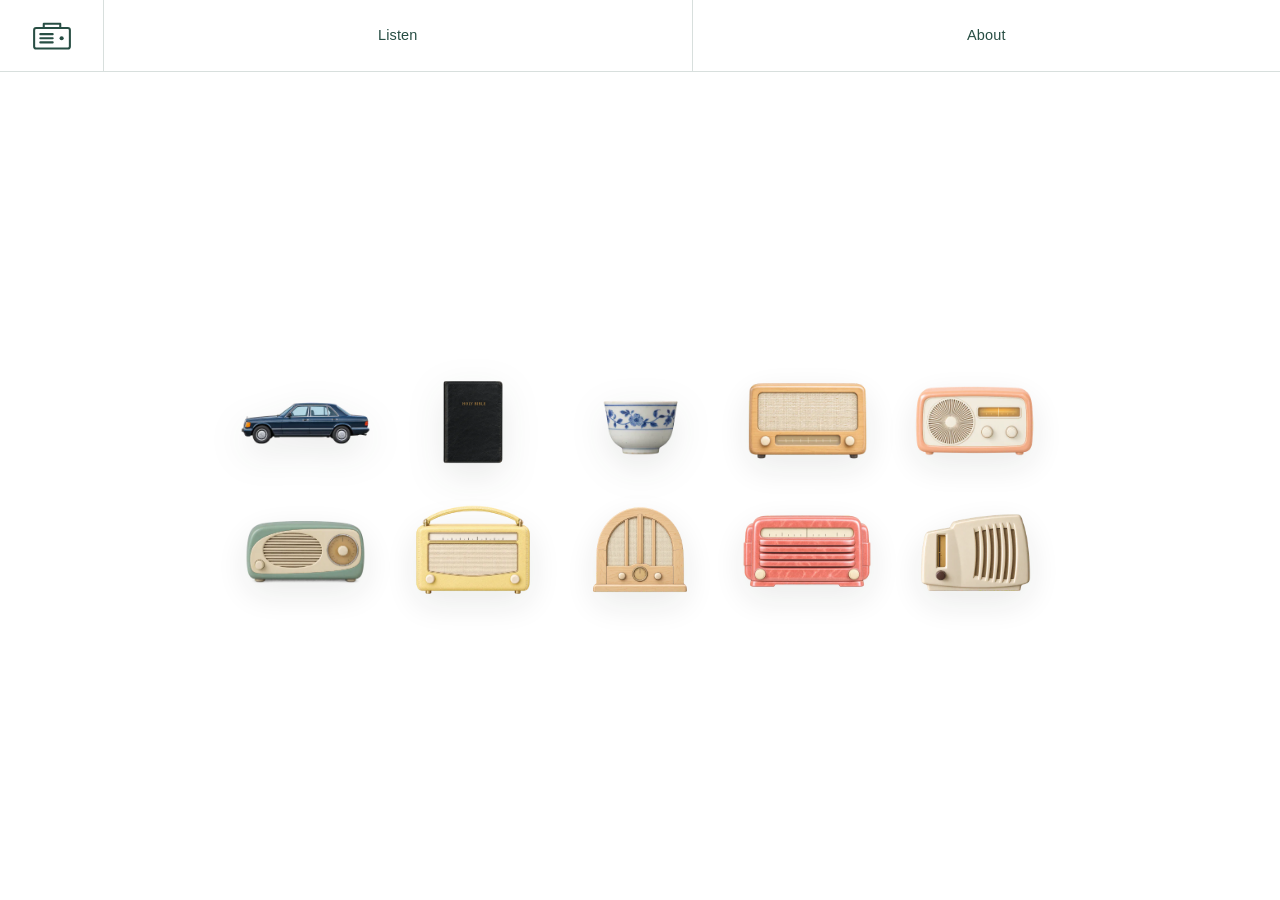
==== index.html @ 6dc1a4d5 "Publish Leanna as the third oral history interview" ====
<!doctype html>
<html lang="en">
<head>
  <meta charset="utf-8">
  <meta name="viewport" content="width=device-width,initial-scale=1">
  <meta name="description" content="Family oral histories, in their own voices.">
  <meta name="robots" content="noindex, nofollow">
  <link rel="icon" type="image/svg+xml" href="assets/radio-logo.svg">
  <title>Home · Southern Voices</title>
  <link rel="stylesheet" href="assets/site.css?v=4f2f83d7a0fd">
  <link rel="stylesheet" href="assets/cabinet.css?v=a7fee177bb84">
  <script src="assets/content.js?v=f06aeb48970c" defer></script>
  <script src="assets/interviews/yufeng-great-uncle/interview.js?v=aacdf5d113ce" defer></script>
  <script src="assets/interviews/leanna-grandparent/interview.js?v=b8d1abe23f21" defer></script>
  <script src="assets/web-artwork.js?v=02502f7b842b" defer></script>
  <script src="assets/landing.js?v=867d0aceba16" defer></script>
</head>
<body class="home-page">
  <header class="site-header">
    <a class="home-logo" href="./" aria-label="Home"><img src="assets/radio-logo.svg" width="30" height="23" alt=""></a>
    <nav class="top-nav" aria-label="Main navigation">
      <a href="listen.html" data-nav="listen">Listen</a>
      <a href="listen.html?view=about" data-nav="about">About</a>
    </nav>
  </header>
  <main class="radio-wall" id="radios" aria-label="Interviews"></main>
</body>
</html>
---- assets/site.css ----
* {
  box-sizing: border-box;
}

[hidden] {
  display: none !important;
}

:root {
  --header-height: 72px;
  --nav-color: #ffffff;
  --nav-hover: #f6faf5;
  --nav-current: #eef5ec;
  --nav-line: #284e44;
  --nav-border: rgba(40, 78, 68, 0.18);
  --paper: #ffffff;
  --ink: #1e2220;
  --muted: #686d66;
  --blue: #254d47;
  --sky: #eef5ec;
  --sun: #f8e7ab;
  --line: #e4ebe0;
  --coral: #d78468;
}

html {
  background: #ffffff;
  -webkit-font-smoothing: antialiased;
  -moz-osx-font-smoothing: grayscale;
}

body {
  margin: 0;
  background: var(--paper);
  color: var(--ink);
  font: 14px/1.7 -apple-system, BlinkMacSystemFont, "Segoe UI", Arial, "PingFang SC", "Microsoft YaHei", sans-serif;
}

button,
input {
  font: inherit;
}

button,
a {
  -webkit-tap-highlight-color: transparent;
}

button {
  color: inherit;
}

button:disabled {
  cursor: default;
  opacity: 0.42;
}

a {
  color: inherit;
}

button:focus-visible,
a:focus-visible,
input:focus-visible,
[tabindex]:focus-visible {
  outline: 2px solid var(--blue);
  outline-offset: 4px;
}

.site-header {
  height: var(--header-height);
  position: relative;
  z-index: 20;
  display: flex;
  align-items: stretch;
  width: 100%;
  background: #ffffff;
  border-bottom: 1px solid var(--nav-border);
}

.home-logo {
  display: flex;
  align-items: center;
  justify-content: center;
  flex: 0 0 104px;
  background: #ffffff;
  border-right: 1px solid var(--nav-border);
  transition: background 0.18s ease, opacity 0.18s ease;
}

.home-logo:hover {
  background: var(--nav-hover);
}

.home-logo img {
  display: block;
  width: 44px;
  height: 33px;
  object-fit: contain;
}

.top-nav {
  flex: 1;
  min-width: 0;
  display: flex;
}

.top-nav a {
  flex: 1;
  display: flex;
  align-items: center;
  justify-content: center;
  padding: 8px 16px;
  background: var(--nav-color);
  color: var(--nav-line);
  text-decoration: none;
  text-underline-offset: 7px;
  text-decoration-thickness: 1.2px;
  text-align: center;
  font-size: 14.5px;
  font-weight: 500;
  letter-spacing: 0.15px;
  transition: background 0.18s ease, color 0.18s ease;
}

.top-nav a + a {
  border-left: 1px solid var(--nav-border);
}

.top-nav a:hover {
  background: var(--nav-hover);
  text-decoration: underline;
}

.top-nav a[aria-current] {
  background: var(--nav-current);
  font-weight: 600;
  text-decoration: underline;
}

.home-logo:focus-visible,
.top-nav a:focus-visible {
  outline-offset: -4px;
}

@media (max-width: 700px) {
  :root {
    --header-height: 62px;
  }

  .home-logo {
    flex-basis: 78px;
  }

  .home-logo img {
    width: 38px;
    height: 28px;
  }

  .top-nav a {
    font-size: 14px;
  }
}
---- assets/cabinet.css ----
.home-page {
  min-height: 100svh;
  display: flex;
  flex-direction: column;
  background: #ffffff;
}

.home-page .site-header {
  flex-shrink: 0;
}

.radio-wall {
  flex: 1;
  display: flex;
  flex-direction: column;
  align-items: center;
  justify-content: center;
  min-width: 0;
  padding: 64px 24px;
  background: #ffffff;
}

/* One compact collection leaves continuous white space around the objects. */
.radio-collection {
  display: grid;
  grid-template-columns: repeat(5, minmax(0, 1fr));
  align-items: center;
  width: min(800px, 78vw);
  column-gap: clamp(22px, 2.8vw, 38px);
  row-gap: 32px;
}

.wall-radio {
  position: relative;
  display: flex;
  align-items: center;
  justify-content: center;
  min-width: 0;
  aspect-ratio: 4 / 3;
  color: var(--blue);
  text-decoration: none;
  outline-offset: 6px;
  border-radius: 8px;
  transition: transform 0.24s cubic-bezier(0.22, 0.8, 0.28, 1), opacity 0.24s ease;
}

.wall-radio img {
  display: block;
  width: 100%;
  height: 100%;
  object-fit: contain;
  filter: drop-shadow(0 12px 18px rgba(32, 35, 34, 0.1));
  transition: filter 0.24s ease, transform 0.24s cubic-bezier(0.22, 0.8, 0.28, 1);
}

.wall-radio[data-radio="canada"] img { width: 84%; }
.wall-radio[data-radio="france"] img { width: 86%; }
.wall-radio[data-radio="japan"] img { width: 55%; }

.wall-radio--unassigned {
  opacity: 0.88;
}

.wall-radio--available {
  cursor: pointer;
}

.wall-radio--available:hover,
.wall-radio--available:focus-visible {
  z-index: 2;
  transform: translateY(-4px);
}

.wall-radio--available:hover img,
.wall-radio--available:focus-visible img {
  transform: scale(1.045);
  filter: drop-shadow(0 18px 26px rgba(32, 35, 34, 0.16));
}

.wall-radio-name {
  position: absolute;
  top: calc(100% + 8px);
  left: 50%;
  width: max-content;
  max-width: min(240px, 70vw);
  padding: 4px 10px;
  color: #1f3935;
  font-size: 11px;
  font-weight: 500;
  letter-spacing: 0.1px;
  line-height: 1.4;
  text-align: center;
  background: rgba(255, 255, 255, 0.96);
  border: 1px solid var(--line);
  border-radius: 999px;
  box-shadow: 0 4px 12px rgba(32, 35, 34, 0.08);
  opacity: 0;
  transform: translateX(-50%) translateY(-3px);
  transition: opacity 0.18s ease, transform 0.18s ease;
  pointer-events: none;
}

.wall-radio--available:hover .wall-radio-name,
.wall-radio--available:focus-visible .wall-radio-name {
  opacity: 1;
  transform: translateX(-50%) translateY(0);
}

@media (min-width: 601px) {
  .wall-radio:nth-child(5n + 1) .wall-radio-name {
    left: 0;
    transform: translateY(-3px);
  }
  .wall-radio:nth-child(5n + 1):hover .wall-radio-name,
  .wall-radio:nth-child(5n + 1):focus-visible .wall-radio-name {
    transform: translateY(0);
  }
  .wall-radio:nth-child(5n) .wall-radio-name {
    left: auto;
    right: 0;
    transform: translateY(-3px);
  }
  .wall-radio:nth-child(5n):hover .wall-radio-name,
  .wall-radio:nth-child(5n):focus-visible .wall-radio-name {
    transform: translateY(0);
  }
}

@media (max-width: 600px) {
  .radio-wall {
    padding: 56px 24px;
  }

  .radio-collection {
    width: min(330px, 84vw);
    grid-template-columns: repeat(3, minmax(0, 1fr));
    column-gap: 20px;
    row-gap: 28px;
  }

  /* Keep the last incomplete row centered as real interviews are added. */
  .wall-radio:last-child:nth-child(3n + 1) {
    grid-column: 2;
  }

  .wall-radio-name {
    font-size: 10px;
  }

  .wall-radio:nth-child(3n) .wall-radio-name {
    left: auto;
    right: 0;
    transform: none;
  }

  .wall-radio:nth-child(3n + 1):not(:last-child) .wall-radio-name {
    left: 0;
    transform: none;
  }
}

@media (min-width: 601px) and (max-height: 540px) {
  .radio-wall {
    padding-block: 40px;
  }

  .radio-collection {
    width: min(680px, 76vw);
    row-gap: 20px;
  }
}

@media (prefers-reduced-motion: reduce) {
  .wall-radio,
  .wall-radio img,
  .wall-radio-name {
    transition: none;
  }
}
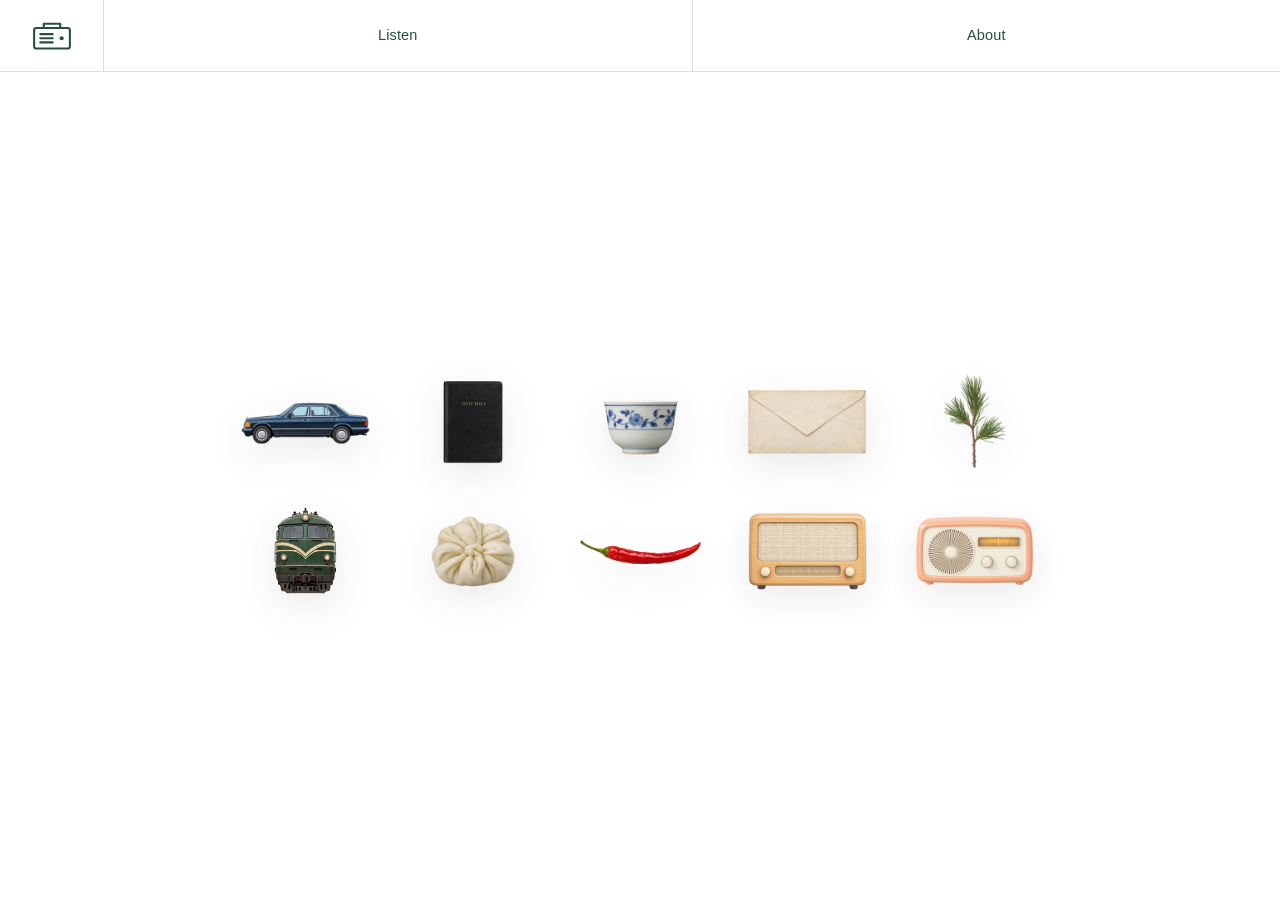
==== commit 4696f34a: "Publish five Yuhan Li family interviews" ====
--- a/index.html
+++ b/index.html
@@ -12,7 +12,12 @@
   <script src="assets/content.js?v=f06aeb48970c" defer></script>
   <script src="assets/interviews/yufeng-great-uncle/interview.js?v=aacdf5d113ce" defer></script>
   <script src="assets/interviews/leanna-grandparent/interview.js?v=b8d1abe23f21" defer></script>
-  <script src="assets/web-artwork.js?v=02502f7b842b" defer></script>
+  <script src="assets/interviews/yuhan-grandmother/interview.js?v=a2b685f63117" defer></script>
+  <script src="assets/interviews/yuhan-aunt-mandarin/interview.js?v=579fe3e6ba23" defer></script>
+  <script src="assets/interviews/yuhan-uncle/interview.js?v=771174d96043" defer></script>
+  <script src="assets/interviews/yuhan-younger-aunt/interview.js?v=a37359d562d2" defer></script>
+  <script src="assets/interviews/yuhan-aunt-yunnan/interview.js?v=2d50e676a156" defer></script>
+  <script src="assets/web-artwork.js?v=e989e2d83e26" defer></script>
   <script src="assets/landing.js?v=867d0aceba16" defer></script>
 </head>
 <body class="home-page">
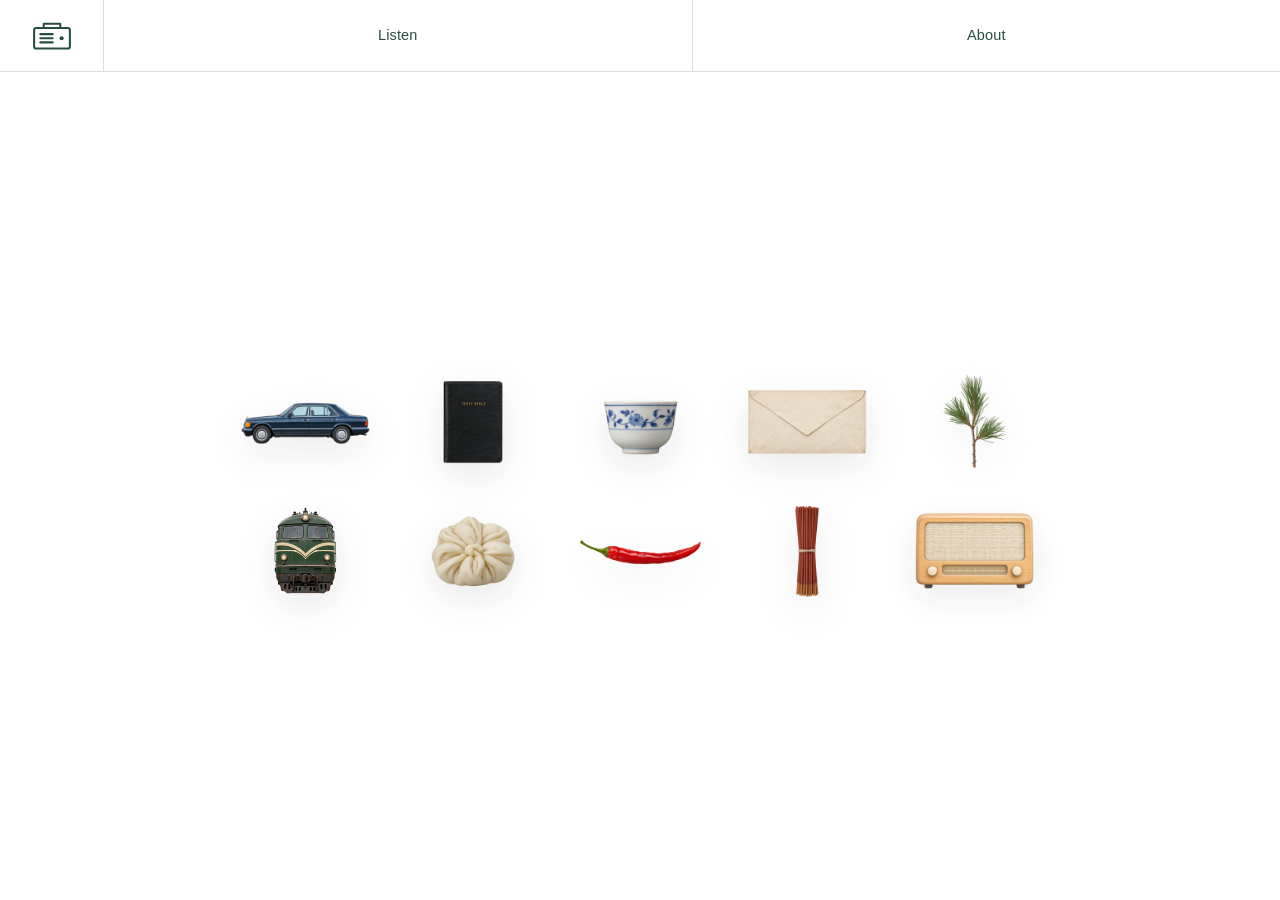
==== commit 40b72c5e: "Publish YHSAM father's oral history interview" ====
--- a/index.html
+++ b/index.html
@@ -17,7 +17,8 @@
   <script src="assets/interviews/yuhan-uncle/interview.js?v=771174d96043" defer></script>
   <script src="assets/interviews/yuhan-younger-aunt/interview.js?v=a37359d562d2" defer></script>
   <script src="assets/interviews/yuhan-aunt-yunnan/interview.js?v=2d50e676a156" defer></script>
-  <script src="assets/web-artwork.js?v=e989e2d83e26" defer></script>
+  <script src="assets/interviews/yhsam-father/interview.js?v=2769069615f3" defer></script>
+  <script src="assets/web-artwork.js?v=2b75e78d5f6b" defer></script>
   <script src="assets/landing.js?v=867d0aceba16" defer></script>
 </head>
 <body class="home-page">
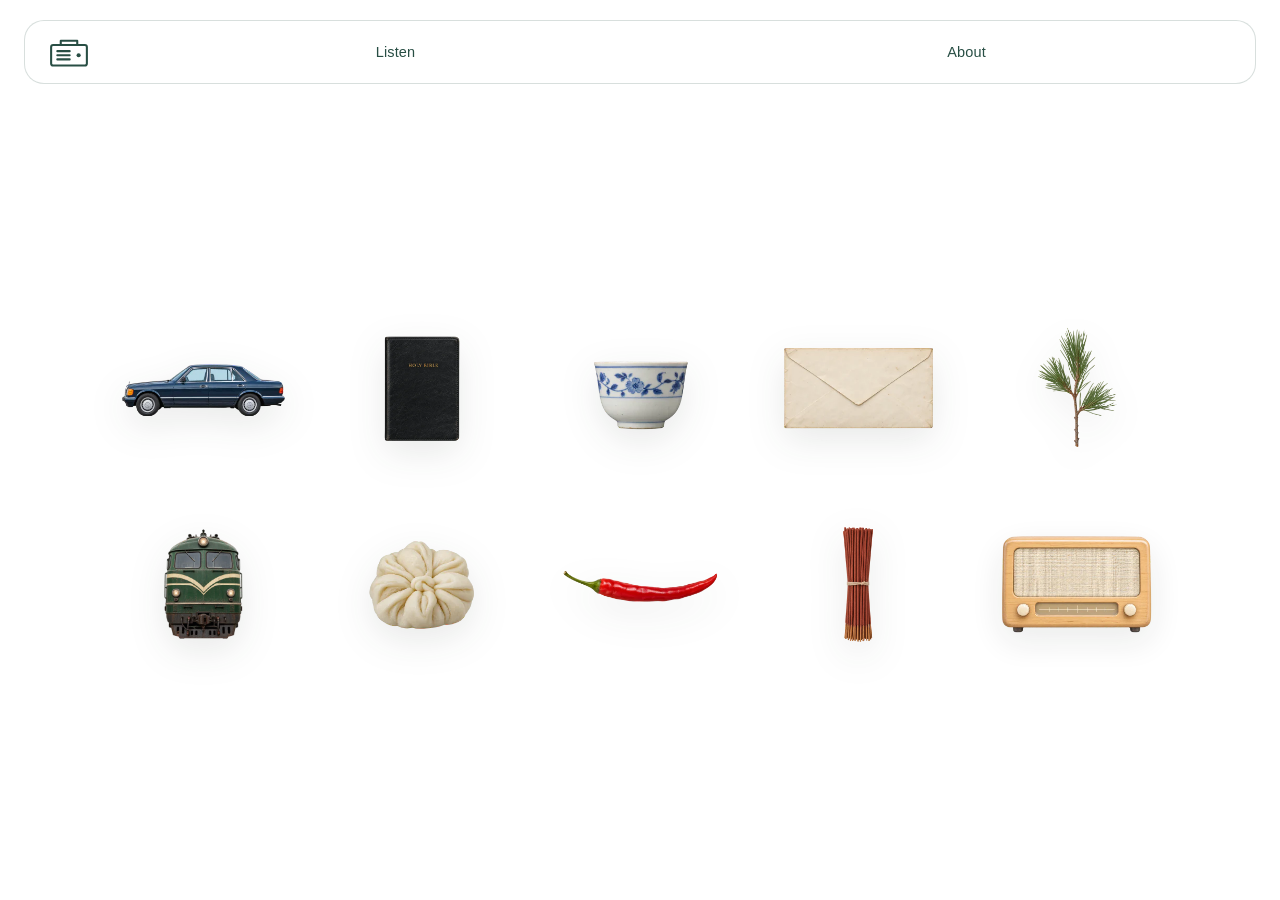
==== commit db415a84: "Publish rounded navigation and responsive layout refinement" ====
--- a/index.html
+++ b/index.html
@@ -7,8 +7,8 @@
   <meta name="robots" content="noindex, nofollow">
   <link rel="icon" type="image/svg+xml" href="assets/radio-logo.svg">
   <title>Home · Southern Voices</title>
-  <link rel="stylesheet" href="assets/site.css?v=4f2f83d7a0fd">
-  <link rel="stylesheet" href="assets/cabinet.css?v=a7fee177bb84">
+  <link rel="stylesheet" href="assets/site.css?v=2ab0caad791e">
+  <link rel="stylesheet" href="assets/cabinet.css?v=e81ff74b0a72">
   <script src="assets/content.js?v=f06aeb48970c" defer></script>
   <script src="assets/interviews/yufeng-great-uncle/interview.js?v=aacdf5d113ce" defer></script>
   <script src="assets/interviews/leanna-grandparent/interview.js?v=b8d1abe23f21" defer></script>
@@ -17,7 +17,7 @@
   <script src="assets/interviews/yuhan-uncle/interview.js?v=771174d96043" defer></script>
   <script src="assets/interviews/yuhan-younger-aunt/interview.js?v=a37359d562d2" defer></script>
   <script src="assets/interviews/yuhan-aunt-yunnan/interview.js?v=2d50e676a156" defer></script>
-  <script src="assets/interviews/yhsam-father/interview.js?v=2769069615f3" defer></script>
+  <script src="assets/interviews/yhsam-father/interview.js?v=69e2f4a92301" defer></script>
   <script src="assets/web-artwork.js?v=2b75e78d5f6b" defer></script>
   <script src="assets/landing.js?v=867d0aceba16" defer></script>
 </head>
--- a/assets/site.css
+++ b/assets/site.css
@@ -7,7 +7,11 @@
 }
 
 :root {
-  --header-height: 72px;
+  --header-height: 64px;
+  --page-gutter: 24px;
+  --header-space: 40px;
+  --radius-control: 12px;
+  --radius-panel: 24px;
   --nav-color: #ffffff;
   --nav-hover: #f6faf5;
   --nav-current: #eef5ec;
@@ -73,18 +77,23 @@
   z-index: 20;
   display: flex;
   align-items: stretch;
-  width: 100%;
+  width: calc(100% - var(--page-gutter) * 2);
+  max-width: 1280px;
+  margin: 20px auto;
+  padding: 6px;
+  gap: 6px;
   background: #ffffff;
-  border-bottom: 1px solid var(--nav-border);
+  border: 1px solid var(--nav-border);
+  border-radius: 20px;
 }
 
 .home-logo {
   display: flex;
   align-items: center;
   justify-content: center;
-  flex: 0 0 104px;
+  flex: 0 0 76px;
   background: #ffffff;
-  border-right: 1px solid var(--nav-border);
+  border-radius: var(--radius-control);
   transition: background 0.18s ease, opacity 0.18s ease;
 }
 
@@ -103,10 +112,12 @@
   flex: 1;
   min-width: 0;
   display: flex;
+  gap: 6px;
 }
 
 .top-nav a {
   flex: 1;
+  border-radius: var(--radius-control);
   display: flex;
   align-items: center;
   justify-content: center;
@@ -121,10 +132,6 @@
   font-weight: 500;
   letter-spacing: 0.15px;
   transition: background 0.18s ease, color 0.18s ease;
-}
-
-.top-nav a + a {
-  border-left: 1px solid var(--nav-border);
 }
 
 .top-nav a:hover {
@@ -145,11 +152,19 @@
 
 @media (max-width: 700px) {
   :root {
-    --header-height: 62px;
+    --header-height: 60px;
+    --page-gutter: 16px;
+    --header-space: 24px;
+    --radius-panel: 20px;
+  }
+
+  .site-header {
+    margin-block: 12px;
+    border-radius: 18px;
   }
 
   .home-logo {
-    flex-basis: 78px;
+    flex-basis: 56px;
   }
 
   .home-logo img {
--- a/assets/cabinet.css
+++ b/assets/cabinet.css
@@ -16,18 +16,18 @@
   align-items: center;
   justify-content: center;
   min-width: 0;
-  padding: 64px 24px;
+  padding: 56px 48px 88px;
   background: #ffffff;
 }
 
-/* One compact collection leaves continuous white space around the objects. */
+/* Give each object an even footprint while retaining the open white canvas. */
 .radio-collection {
   display: grid;
   grid-template-columns: repeat(5, minmax(0, 1fr));
   align-items: center;
-  width: min(800px, 78vw);
-  column-gap: clamp(22px, 2.8vw, 38px);
-  row-gap: 32px;
+  width: min(1040px, 100%);
+  column-gap: clamp(24px, 4vw, 64px);
+  row-gap: clamp(48px, 6vw, 72px);
 }
 
 .wall-radio {
@@ -40,7 +40,7 @@
   color: var(--blue);
   text-decoration: none;
   outline-offset: 6px;
-  border-radius: 8px;
+  border-radius: var(--radius-panel);
   transition: transform 0.24s cubic-bezier(0.22, 0.8, 0.28, 1), opacity 0.24s ease;
 }
 
@@ -92,7 +92,7 @@
   text-align: center;
   background: rgba(255, 255, 255, 0.96);
   border: 1px solid var(--line);
-  border-radius: 999px;
+  border-radius: var(--radius-control);
   box-shadow: 0 4px 12px rgba(32, 35, 34, 0.08);
   opacity: 0;
   transform: translateX(-50%) translateY(-3px);
@@ -106,7 +106,7 @@
   transform: translateX(-50%) translateY(0);
 }
 
-@media (min-width: 601px) {
+@media (min-width: 761px) {
   .wall-radio:nth-child(5n + 1) .wall-radio-name {
     left: 0;
     transform: translateY(-3px);
@@ -126,16 +126,16 @@
   }
 }
 
-@media (max-width: 600px) {
+@media (max-width: 760px) {
   .radio-wall {
-    padding: 56px 24px;
+    padding: 48px 28px 72px;
   }
 
   .radio-collection {
-    width: min(330px, 84vw);
+    width: min(520px, 100%);
     grid-template-columns: repeat(3, minmax(0, 1fr));
-    column-gap: 20px;
-    row-gap: 28px;
+    column-gap: clamp(20px, 5vw, 36px);
+    row-gap: 44px;
   }
 
   /* Keep the last incomplete row centered as real interviews are added. */
@@ -159,7 +159,7 @@
   }
 }
 
-@media (min-width: 601px) and (max-height: 540px) {
+@media (min-width: 761px) and (max-height: 540px) {
   .radio-wall {
     padding-block: 40px;
   }
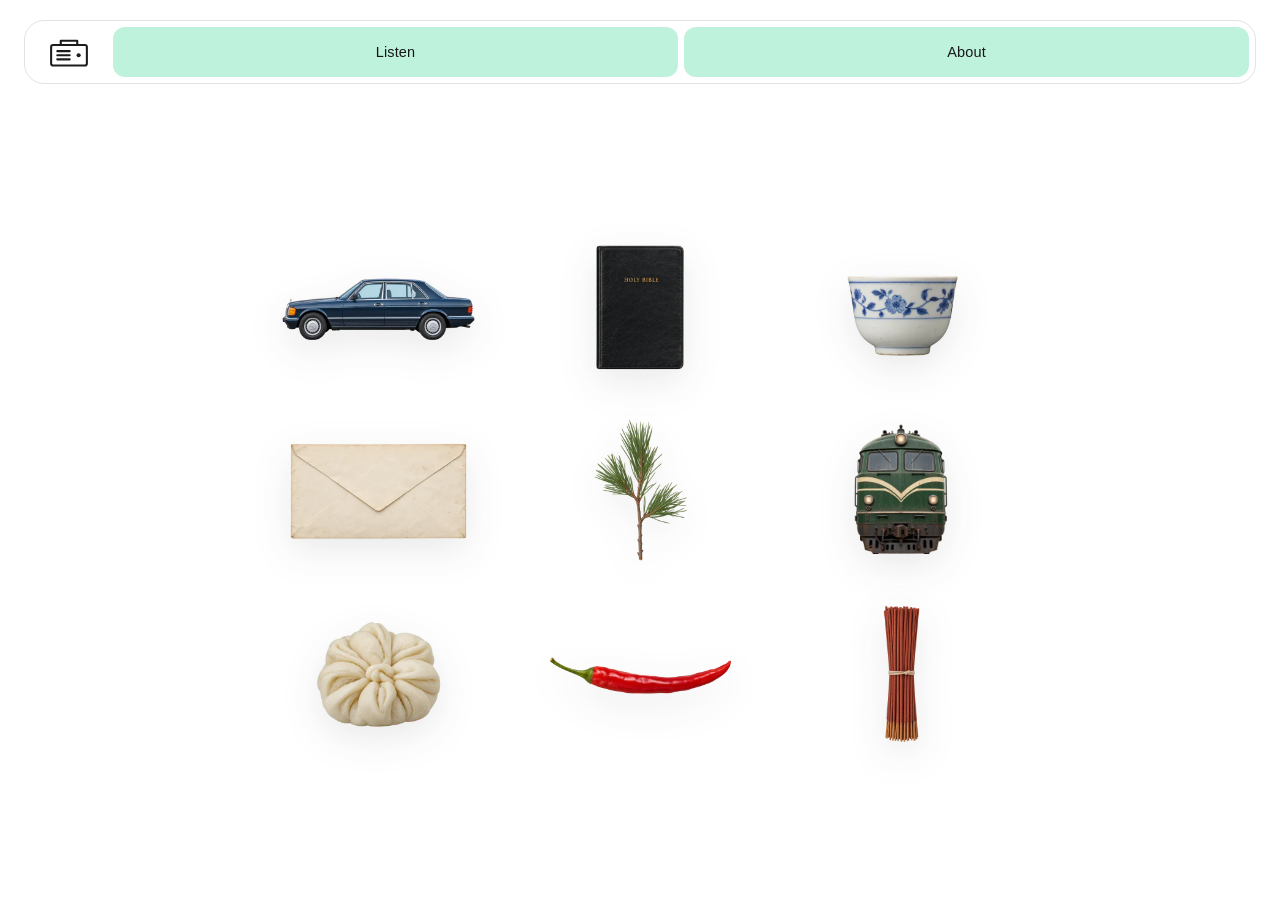
==== commit 6e73368b: "Publish nine-object homepage and Template1 palette" ====
--- a/index.html
+++ b/index.html
@@ -7,8 +7,8 @@
   <meta name="robots" content="noindex, nofollow">
   <link rel="icon" type="image/svg+xml" href="assets/radio-logo.svg">
   <title>Home · Southern Voices</title>
-  <link rel="stylesheet" href="assets/site.css?v=2ab0caad791e">
-  <link rel="stylesheet" href="assets/cabinet.css?v=e81ff74b0a72">
+  <link rel="stylesheet" href="assets/site.css?v=bd8dfa7c141c">
+  <link rel="stylesheet" href="assets/cabinet.css?v=ecaee921ad5b">
   <script src="assets/content.js?v=f06aeb48970c" defer></script>
   <script src="assets/interviews/yufeng-great-uncle/interview.js?v=aacdf5d113ce" defer></script>
   <script src="assets/interviews/leanna-grandparent/interview.js?v=b8d1abe23f21" defer></script>
@@ -19,7 +19,7 @@
   <script src="assets/interviews/yuhan-aunt-yunnan/interview.js?v=2d50e676a156" defer></script>
   <script src="assets/interviews/yhsam-father/interview.js?v=69e2f4a92301" defer></script>
   <script src="assets/web-artwork.js?v=2b75e78d5f6b" defer></script>
-  <script src="assets/landing.js?v=867d0aceba16" defer></script>
+  <script src="assets/landing.js?v=4d89f1f8b89b" defer></script>
 </head>
 <body class="home-page">
   <header class="site-header">
--- a/assets/site.css
+++ b/assets/site.css
@@ -12,18 +12,21 @@
   --header-space: 40px;
   --radius-control: 12px;
   --radius-panel: 24px;
-  --nav-color: #ffffff;
-  --nav-hover: #f6faf5;
-  --nav-current: #eef5ec;
-  --nav-line: #284e44;
-  --nav-border: rgba(40, 78, 68, 0.18);
+  --nav-color: #bff2dd;
+  --nav-hover: #a9ecd3;
+  --nav-current: #f9c6e4;
+  --nav-current-hover: #f6b1d9;
+  --nav-line: #17171a;
+  --nav-border: #e3e3e6;
   --paper: #ffffff;
-  --ink: #1e2220;
-  --muted: #686d66;
-  --blue: #254d47;
-  --sky: #eef5ec;
+  --ink: #1c1c1e;
+  --ink-soft: #3d3d40;
+  --muted: #6a6a6e;
+  --blue: #4a4a4e;
+  --pink: #f2a9d4;
+  --sky: #bff2dd;
   --sun: #f8e7ab;
-  --line: #e4ebe0;
+  --line: #e3e3e6;
   --coral: #d78468;
 }
 
@@ -145,6 +148,10 @@
   text-decoration: underline;
 }
 
+.top-nav a[aria-current]:hover {
+  background: var(--nav-current-hover);
+}
+
 .home-logo:focus-visible,
 .top-nav a:focus-visible {
   outline-offset: -4px;
--- a/assets/cabinet.css
+++ b/assets/cabinet.css
@@ -16,18 +16,18 @@
   align-items: center;
   justify-content: center;
   min-width: 0;
-  padding: 56px 48px 88px;
+  padding: 32px 48px 56px;
   background: #ffffff;
 }
 
 /* Give each object an even footprint while retaining the open white canvas. */
 .radio-collection {
   display: grid;
-  grid-template-columns: repeat(5, minmax(0, 1fr));
+  grid-template-columns: repeat(3, minmax(0, 1fr));
   align-items: center;
-  width: min(1040px, 100%);
-  column-gap: clamp(24px, 4vw, 64px);
-  row-gap: clamp(48px, 6vw, 72px);
+  width: min(720px, 100%);
+  column-gap: clamp(24px, 5vw, 64px);
+  row-gap: clamp(24px, 3vw, 36px);
 }
 
 .wall-radio {
@@ -57,10 +57,6 @@
 .wall-radio[data-radio="france"] img { width: 86%; }
 .wall-radio[data-radio="japan"] img { width: 55%; }
 
-.wall-radio--unassigned {
-  opacity: 0.88;
-}
-
 .wall-radio--available {
   cursor: pointer;
 }
@@ -84,7 +80,7 @@
   width: max-content;
   max-width: min(240px, 70vw);
   padding: 4px 10px;
-  color: #1f3935;
+  color: var(--ink);
   font-size: 11px;
   font-weight: 500;
   letter-spacing: 0.1px;
@@ -107,21 +103,21 @@
 }
 
 @media (min-width: 761px) {
-  .wall-radio:nth-child(5n + 1) .wall-radio-name {
+  .wall-radio:nth-child(3n + 1) .wall-radio-name {
     left: 0;
     transform: translateY(-3px);
   }
-  .wall-radio:nth-child(5n + 1):hover .wall-radio-name,
-  .wall-radio:nth-child(5n + 1):focus-visible .wall-radio-name {
+  .wall-radio:nth-child(3n + 1):hover .wall-radio-name,
+  .wall-radio:nth-child(3n + 1):focus-visible .wall-radio-name {
     transform: translateY(0);
   }
-  .wall-radio:nth-child(5n) .wall-radio-name {
+  .wall-radio:nth-child(3n) .wall-radio-name {
     left: auto;
     right: 0;
     transform: translateY(-3px);
   }
-  .wall-radio:nth-child(5n):hover .wall-radio-name,
-  .wall-radio:nth-child(5n):focus-visible .wall-radio-name {
+  .wall-radio:nth-child(3n):hover .wall-radio-name,
+  .wall-radio:nth-child(3n):focus-visible .wall-radio-name {
     transform: translateY(0);
   }
 }
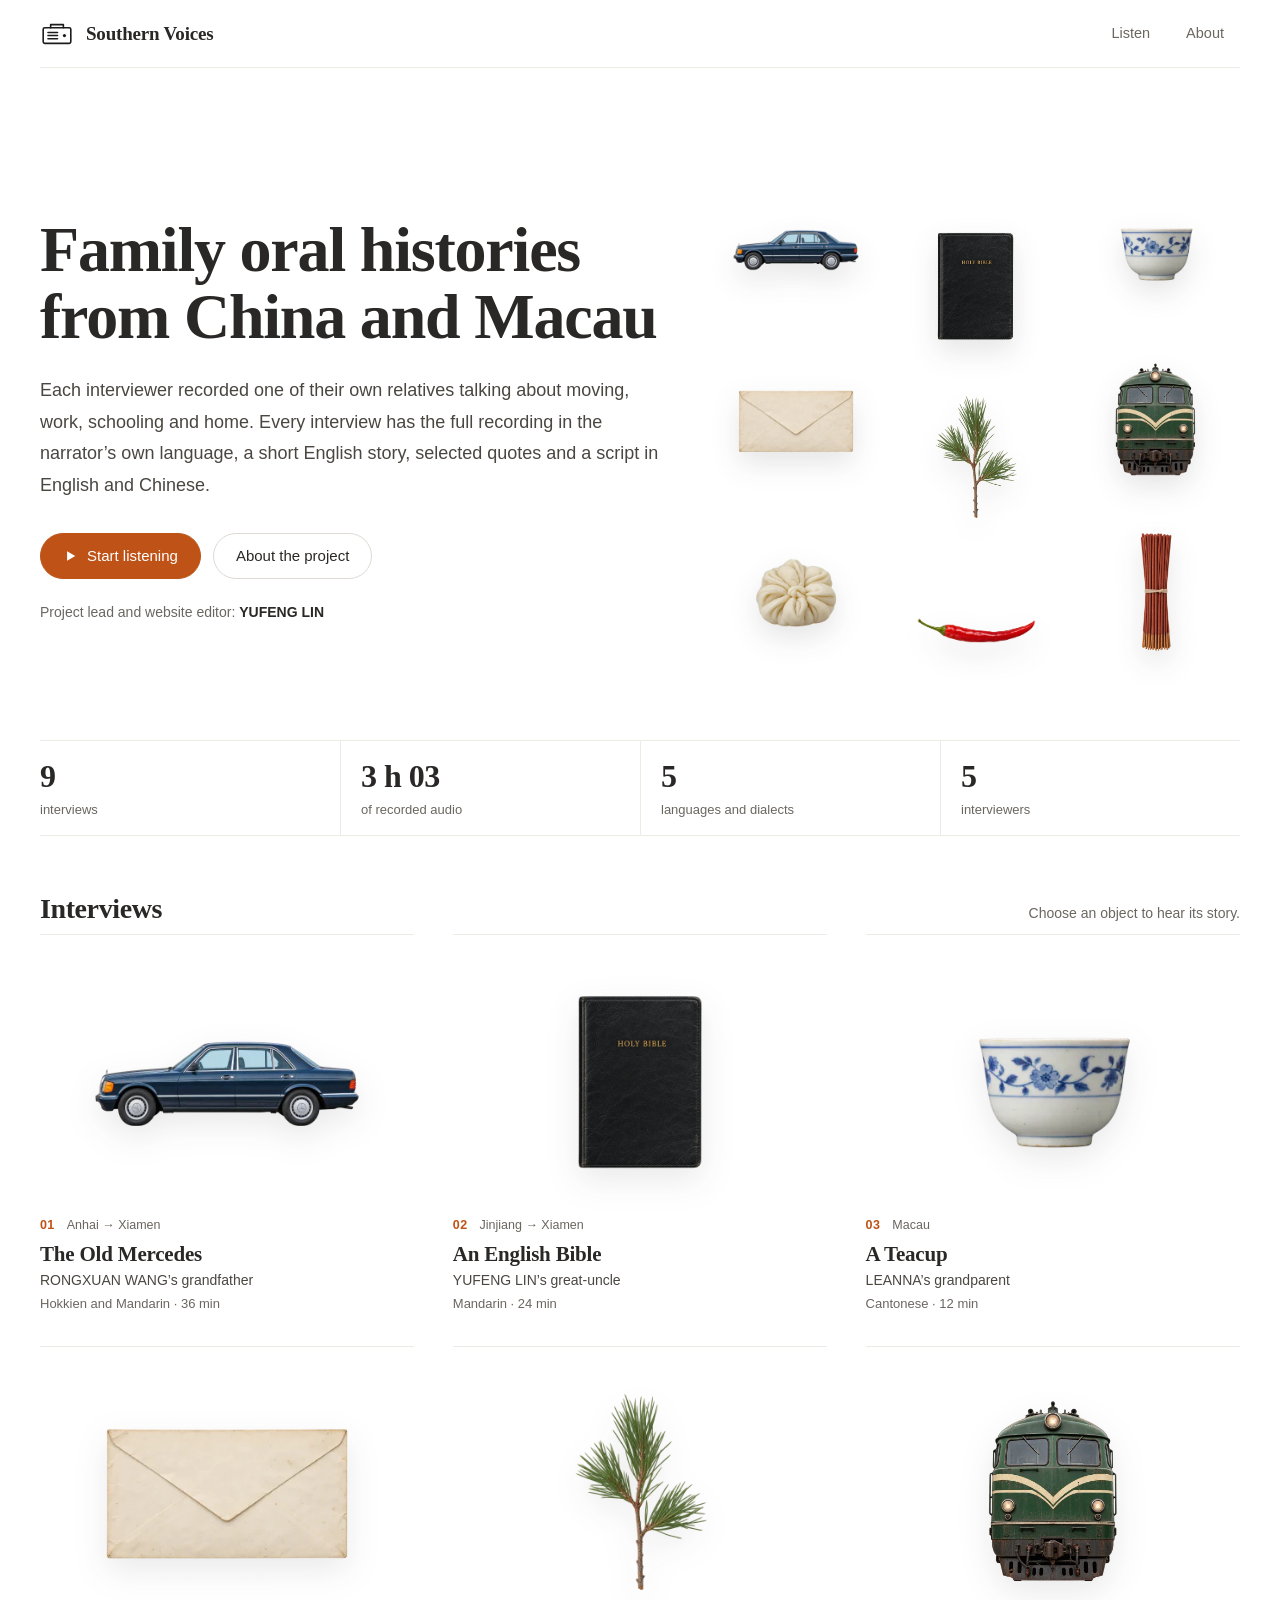
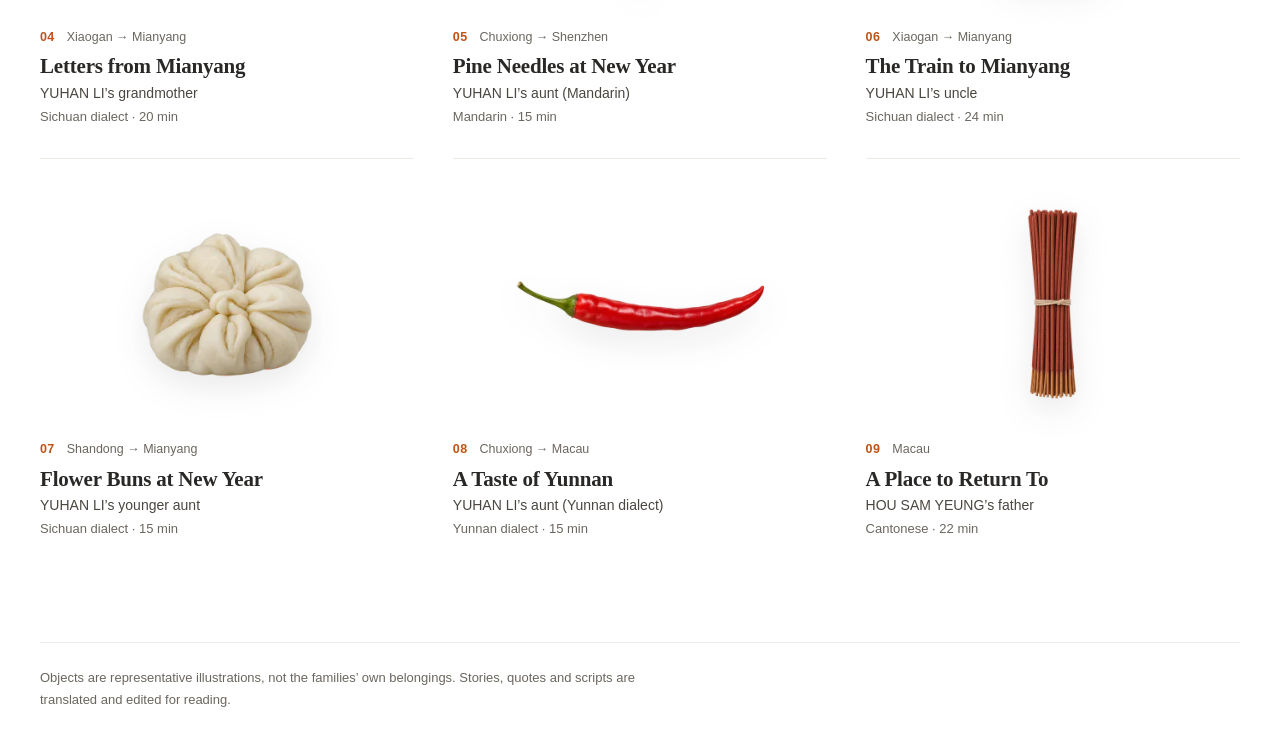
==== commit a0763698: "Publish first-visitor redesign from bca8d5f Co-Authored-By: Claude Opus 5.5 <noreply@anthropic.com>" ====
--- a/index.html
+++ b/index.html
@@ -3,12 +3,13 @@
 <head>
   <meta charset="utf-8">
   <meta name="viewport" content="width=device-width,initial-scale=1">
-  <meta name="description" content="Family oral histories, in their own voices.">
+  <meta name="description" content="Family oral histories from China and Macau, with full recordings, English stories and bilingual scripts.">
   <meta name="robots" content="noindex, nofollow">
+  <meta name="theme-color" content="#ffffff">
   <link rel="icon" type="image/svg+xml" href="assets/radio-logo.svg">
-  <title>Home · Southern Voices</title>
-  <link rel="stylesheet" href="assets/site.css?v=bd8dfa7c141c">
-  <link rel="stylesheet" href="assets/cabinet.css?v=ecaee921ad5b">
+  <title>Southern Voices</title>
+  <link rel="stylesheet" href="assets/site.css?v=e7e18dafa789">
+  <link rel="stylesheet" href="assets/cabinet.css?v=29ac3e73e6e8">
   <script src="assets/content.js?v=f06aeb48970c" defer></script>
   <script src="assets/interviews/yufeng-great-uncle/interview.js?v=aacdf5d113ce" defer></script>
   <script src="assets/interviews/leanna-grandparent/interview.js?v=b8d1abe23f21" defer></script>
@@ -18,17 +19,50 @@
   <script src="assets/interviews/yuhan-younger-aunt/interview.js?v=a37359d562d2" defer></script>
   <script src="assets/interviews/yuhan-aunt-yunnan/interview.js?v=2d50e676a156" defer></script>
   <script src="assets/interviews/yhsam-father/interview.js?v=69e2f4a92301" defer></script>
+  <script src="assets/reading-editions.js?v=e7cb82841e49" defer></script>
   <script src="assets/web-artwork.js?v=2b75e78d5f6b" defer></script>
-  <script src="assets/landing.js?v=4d89f1f8b89b" defer></script>
+  <script src="assets/web-audio.js?v=5e1ffba15c26" defer></script>
+  <script src="assets/collection.js?v=c7114263a502" defer></script>
+  <script src="assets/landing.js?v=12b205d18466" defer></script>
 </head>
 <body class="home-page">
   <header class="site-header">
-    <a class="home-logo" href="./" aria-label="Home"><img src="assets/radio-logo.svg" width="30" height="23" alt=""></a>
+    <a class="home-logo" href="./" aria-label="Southern Voices home">
+      <img src="assets/radio-logo.svg" width="34" height="26" alt="">
+      <span class="wordmark">Southern Voices</span>
+    </a>
     <nav class="top-nav" aria-label="Main navigation">
       <a href="listen.html" data-nav="listen">Listen</a>
       <a href="listen.html?view=about" data-nav="about">About</a>
     </nav>
   </header>
-  <main class="radio-wall" id="radios" aria-label="Interviews"></main>
+  <main id="main">
+    <section class="intro" aria-labelledby="intro-title">
+      <div class="intro-text">
+        <h1 id="intro-title">Family oral histories from China and&nbsp;Macau</h1>
+        <p class="intro-lede">Each interviewer recorded one of their own relatives talking about moving, work, schooling and home. Every interview has the full recording in the narrator’s own language, a short English story, selected quotes and a script in English and Chinese.</p>
+        <div class="intro-actions">
+          <a class="button button--primary" id="start-listening" href="listen.html">
+            <svg viewBox="0 0 24 24" aria-hidden="true"><path d="M7 4 21 12 7 20Z"></path></svg>
+            Start listening
+          </a>
+          <a class="button" href="listen.html?view=about">About the project</a>
+        </div>
+        <p class="intro-credit" id="intro-credit" hidden></p>
+      </div>
+      <div class="intro-objects" id="intro-objects" aria-hidden="true"></div>
+      <dl class="stats intro-stats" id="collection-stats" aria-label="The collection in numbers"></dl>
+    </section>
+    <section class="collection" aria-labelledby="collection-title">
+      <div class="collection-heading">
+        <h2 id="collection-title">Interviews</h2>
+        <p>Choose an object to hear its story.</p>
+      </div>
+      <div class="radio-wall" id="radios"></div>
+    </section>
+  </main>
+  <footer class="site-footer">
+    <p>Objects are representative illustrations, not the families’ own belongings. Stories, quotes and scripts are translated and edited for reading.</p>
+  </footer>
 </body>
 </html>
--- a/assets/site.css
+++ b/assets/site.css
@@ -6,41 +6,56 @@
   display: none !important;
 }
 
+/*
+  Warm neutral ink on pure white, one accent (the orange used on the
+  project lead's personal site) for links, the play button and the
+  current section. Every page and panel background stays #FFFFFF.
+*/
 :root {
-  --header-height: 64px;
-  --page-gutter: 24px;
-  --header-space: 40px;
-  --radius-control: 12px;
-  --radius-panel: 24px;
-  --nav-color: #bff2dd;
-  --nav-hover: #a9ecd3;
-  --nav-current: #f9c6e4;
-  --nav-current-hover: #f6b1d9;
-  --nav-line: #17171a;
-  --nav-border: #e3e3e6;
+  --header-height: 68px;
+  --page-gutter: 32px;
+  --header-space: 8px;
+  --radius-control: 999px;
+  --radius-panel: 20px;
+  --maxw: 1200px;
+
   --paper: #ffffff;
-  --ink: #1c1c1e;
-  --ink-soft: #3d3d40;
-  --muted: #6a6a6e;
-  --blue: #4a4a4e;
-  --pink: #f2a9d4;
-  --sky: #bff2dd;
-  --sun: #f8e7ab;
-  --line: #e3e3e6;
-  --coral: #d78468;
+  --ink: #2a2826;
+  --ink-soft: #4a4640;
+  --muted: #6b665f;
+  --faint: #8a857d;
+  --line: #eeebe6;
+  --line-strong: #dedad3;
+  --hover: #f7f5f2;
+  --accent: #bf5317;
+  --accent-hover: #a54612;
+  --accent-soft: #f6eceb;
+  --twilight: #66728a;
+
+  /* Older names still read by the player and reader styles. */
+  --blue: var(--ink);
+  --nav-border: var(--line);
+
+  --sans: -apple-system, BlinkMacSystemFont, "Helvetica Neue", "Segoe UI", Arial, "PingFang SC", "Microsoft YaHei", sans-serif;
+  --serif: "Iowan Old Style", "Palatino Linotype", Palatino, "Book Antiqua", Georgia, "Songti SC", "STSong", serif;
 }
 
 html {
   background: #ffffff;
   -webkit-font-smoothing: antialiased;
   -moz-osx-font-smoothing: grayscale;
+  -webkit-text-size-adjust: 100%;
 }
 
 body {
   margin: 0;
   background: var(--paper);
   color: var(--ink);
-  font: 14px/1.7 -apple-system, BlinkMacSystemFont, "Segoe UI", Arial, "PingFang SC", "Microsoft YaHei", sans-serif;
+  font: 15px/1.7 var(--sans);
+}
+
+::selection {
+  background: var(--accent-soft);
 }
 
 button,
@@ -70,116 +85,226 @@
 a:focus-visible,
 input:focus-visible,
 [tabindex]:focus-visible {
-  outline: 2px solid var(--blue);
-  outline-offset: 4px;
-}
+  outline: 2px solid var(--accent);
+  outline-offset: 3px;
+}
+
+/* ---------- Header ---------- */
 
 .site-header {
-  height: var(--header-height);
   position: relative;
   z-index: 20;
   display: flex;
-  align-items: stretch;
+  align-items: center;
+  justify-content: space-between;
+  gap: 16px;
   width: calc(100% - var(--page-gutter) * 2);
-  max-width: 1280px;
-  margin: 20px auto;
-  padding: 6px;
-  gap: 6px;
-  background: #ffffff;
-  border: 1px solid var(--nav-border);
-  border-radius: 20px;
+  max-width: var(--maxw);
+  height: var(--header-height);
+  margin: 0 auto var(--header-space);
+  border-bottom: 1px solid var(--line);
 }
 
 .home-logo {
-  display: flex;
-  align-items: center;
-  justify-content: center;
-  flex: 0 0 76px;
-  background: #ffffff;
-  border-radius: var(--radius-control);
-  transition: background 0.18s ease, opacity 0.18s ease;
-}
-
-.home-logo:hover {
-  background: var(--nav-hover);
+  display: inline-flex;
+  align-items: center;
+  gap: 12px;
+  min-height: 44px;
+  color: var(--ink);
+  text-decoration: none;
 }
 
 .home-logo img {
   display: block;
-  width: 44px;
-  height: 33px;
+  width: 34px;
+  height: 26px;
   object-fit: contain;
 }
 
+.wordmark {
+  font-family: var(--serif);
+  font-size: 19px;
+  font-weight: 600;
+  letter-spacing: -0.2px;
+  line-height: 1;
+  white-space: nowrap;
+}
+
 .top-nav {
-  flex: 1;
-  min-width: 0;
   display: flex;
-  gap: 6px;
+  align-items: center;
+  gap: 4px;
 }
 
 .top-nav a {
-  flex: 1;
+  display: inline-flex;
+  align-items: center;
+  min-height: 40px;
+  padding: 0 16px;
   border-radius: var(--radius-control);
-  display: flex;
-  align-items: center;
-  justify-content: center;
-  padding: 8px 16px;
-  background: var(--nav-color);
-  color: var(--nav-line);
-  text-decoration: none;
-  text-underline-offset: 7px;
-  text-decoration-thickness: 1.2px;
-  text-align: center;
+  color: var(--muted);
   font-size: 14.5px;
   font-weight: 500;
-  letter-spacing: 0.15px;
+  text-decoration: none;
   transition: background 0.18s ease, color 0.18s ease;
 }
 
 .top-nav a:hover {
-  background: var(--nav-hover);
-  text-decoration: underline;
+  color: var(--ink);
+  background: var(--hover);
 }
 
 .top-nav a[aria-current] {
-  background: var(--nav-current);
+  color: var(--accent);
+  background: var(--accent-soft);
+}
+
+/* ---------- Shared pieces ---------- */
+
+.button {
+  display: inline-flex;
+  align-items: center;
+  justify-content: center;
+  gap: 10px;
+  min-height: 46px;
+  padding: 0 22px;
+  border: 1px solid var(--line-strong);
+  border-radius: var(--radius-control);
+  background: #ffffff;
+  color: var(--ink);
+  font-size: 15px;
+  font-weight: 500;
+  text-decoration: none;
+  transition: background 0.18s ease, border-color 0.18s ease, color 0.18s ease, transform 0.18s ease;
+}
+
+.button:hover {
+  background: var(--hover);
+  border-color: var(--faint);
+}
+
+.button--primary {
+  border-color: var(--accent);
+  background: var(--accent);
+  color: #ffffff;
+}
+
+.button--primary:hover {
+  border-color: var(--accent-hover);
+  background: var(--accent-hover);
+}
+
+.button svg {
+  width: 14px;
+  height: 14px;
+  fill: currentColor;
+}
+
+.stats {
+  display: grid;
+  grid-template-columns: repeat(4, minmax(0, 1fr));
+  margin: 0;
+  padding: 0;
+  border-top: 1px solid var(--line);
+  border-bottom: 1px solid var(--line);
+}
+
+.stat {
+  display: flex;
+  flex-direction: column-reverse;
+  justify-content: flex-end;
+  padding: 18px 20px 16px 0;
+}
+
+.stat + .stat {
+  padding-left: 20px;
+  border-left: 1px solid var(--line);
+}
+
+.stat dd {
+  margin: 0;
+  font-family: var(--serif);
+  font-size: 32px;
   font-weight: 600;
-  text-decoration: underline;
-}
-
-.top-nav a[aria-current]:hover {
-  background: var(--nav-current-hover);
-}
-
-.home-logo:focus-visible,
-.top-nav a:focus-visible {
-  outline-offset: -4px;
+  line-height: 1.1;
+  letter-spacing: -0.5px;
+  font-variant-numeric: lining-nums tabular-nums;
+}
+
+.stat dt {
+  margin-top: 6px;
+  color: var(--muted);
+  font-size: 13px;
+  line-height: 1.4;
 }
 
 @media (max-width: 700px) {
   :root {
     --header-height: 60px;
     --page-gutter: 16px;
-    --header-space: 24px;
-    --radius-panel: 20px;
-  }
-
-  .site-header {
-    margin-block: 12px;
-    border-radius: 18px;
+    --header-space: 4px;
+    --radius-panel: 18px;
   }
 
   .home-logo {
-    flex-basis: 56px;
+    gap: 10px;
   }
 
   .home-logo img {
-    width: 38px;
-    height: 28px;
+    width: 30px;
+    height: 23px;
+  }
+
+  .wordmark {
+    font-size: 17px;
   }
 
   .top-nav a {
+    padding: 0 12px;
     font-size: 14px;
   }
-}
+
+  .stats {
+    grid-template-columns: repeat(2, minmax(0, 1fr));
+  }
+
+  .stat,
+  .stat + .stat {
+    padding: 14px 12px 12px 0;
+    border-left: 0;
+  }
+
+  .stat:nth-child(even) {
+    padding-left: 16px;
+    border-left: 1px solid var(--line);
+  }
+
+  .stat:nth-child(n + 3) {
+    border-top: 1px solid var(--line);
+  }
+
+  .stat dd {
+    font-size: 26px;
+  }
+
+  .stat dt {
+    font-size: 12px;
+  }
+}
+
+@media (max-width: 360px) {
+  .wordmark {
+    font-size: 15.5px;
+  }
+
+  .top-nav a {
+    padding: 0 10px;
+  }
+}
+
+@media (prefers-reduced-motion: reduce) {
+  .top-nav a,
+  .button {
+    transition: none;
+  }
+}
--- a/assets/cabinet.css
+++ b/assets/cabinet.css
@@ -1,175 +1,367 @@
 .home-page {
-  min-height: 100svh;
-  display: flex;
-  flex-direction: column;
   background: #ffffff;
 }
 
-.home-page .site-header {
-  flex-shrink: 0;
-}
-
-.radio-wall {
-  flex: 1;
-  display: flex;
-  flex-direction: column;
-  align-items: center;
-  justify-content: center;
-  min-width: 0;
-  padding: 32px 48px 56px;
-  background: #ffffff;
-}
-
-/* Give each object an even footprint while retaining the open white canvas. */
+.home-page #main {
+  width: calc(100% - var(--page-gutter) * 2);
+  max-width: var(--maxw);
+  margin: 0 auto;
+}
+
+/* ---------- Introduction ---------- */
+
+.intro {
+  padding: clamp(40px, 7vw, 88px) 0 clamp(36px, 5vw, 56px);
+}
+
+.intro-text {
+  max-width: 760px;
+}
+
+.intro h1 {
+  margin: 0;
+  font-family: var(--serif);
+  font-size: clamp(38px, 5.4vw, 64px);
+  font-weight: 600;
+  line-height: 1.06;
+  letter-spacing: -1.2px;
+  color: var(--ink);
+  text-wrap: balance;
+}
+
+.intro-lede {
+  max-width: 640px;
+  margin: 24px 0 0;
+  color: var(--ink-soft);
+  font-size: clamp(16px, 1.5vw, 18px);
+  line-height: 1.75;
+}
+
+.intro-actions {
+  display: flex;
+  flex-wrap: wrap;
+  gap: 12px;
+  margin-top: 32px;
+}
+
+.intro-credit {
+  margin: 22px 0 0;
+  color: var(--muted);
+  font-size: 14px;
+}
+
+.intro-credit strong {
+  color: var(--ink);
+  font-weight: 600;
+}
+
+.intro-stats {
+  margin-top: clamp(40px, 5vw, 64px);
+}
+
+/* Narrow screens: the objects become one small shelf above the heading. */
+@media (max-width: 999px) {
+  .intro {
+    display: flex;
+    flex-direction: column;
+  }
+
+  .intro-objects {
+    order: -1;
+    display: grid;
+    grid-template-columns: repeat(9, minmax(0, 1fr));
+    align-items: end;
+    gap: 6px;
+    max-width: 560px;
+    margin-bottom: 28px;
+  }
+
+  .float-object {
+    display: block;
+    aspect-ratio: 3 / 4;
+    animation: drift 7s ease-in-out infinite alternate;
+    animation-delay: calc(var(--i) * -1.3s);
+  }
+
+  .float-object img {
+    display: block;
+    width: 100%;
+    height: 100%;
+    object-fit: contain;
+    object-position: center bottom;
+    filter: drop-shadow(0 6px 6px rgba(42, 40, 38, 0.12));
+  }
+}
+
+@media (min-width: 1000px) {
+  .intro {
+    display: grid;
+    grid-template-columns: minmax(0, 1.08fr) minmax(0, 0.92fr);
+    align-items: center;
+    column-gap: clamp(32px, 4vw, 64px);
+  }
+
+  .intro-stats {
+    grid-column: 1 / -1;
+  }
+
+  /* Nine objects in three loose columns; the middle column sits lower. */
+  .intro-objects {
+    display: grid;
+    grid-template-columns: repeat(3, minmax(0, 1fr));
+    gap: 4px 12px;
+    align-self: stretch;
+    align-content: center;
+  }
+
+  .float-object {
+    display: block;
+    aspect-ratio: 1;
+    padding: 12%;
+    border-radius: 50%;
+    animation: drift 7s ease-in-out infinite alternate;
+    animation-delay: calc(var(--i) * -1.3s);
+  }
+
+  .float-object:nth-child(3n + 2) {
+    translate: 0 22%;
+  }
+
+  .float-object img {
+    display: block;
+    width: 100%;
+    height: 100%;
+    object-fit: contain;
+    filter: drop-shadow(0 12px 14px rgba(42, 40, 38, 0.12));
+    transition: transform 0.3s cubic-bezier(0.22, 0.8, 0.28, 1);
+  }
+
+  .float-object:hover img {
+    transform: scale(1.1);
+  }
+}
+
+@keyframes drift {
+  from { transform: translateY(-5px); }
+  to { transform: translateY(5px); }
+}
+
+/* ---------- Collection ---------- */
+
+.collection {
+  padding-bottom: 72px;
+}
+
+.collection-heading {
+  display: flex;
+  flex-wrap: wrap;
+  align-items: baseline;
+  justify-content: space-between;
+  gap: 4px 24px;
+  margin-bottom: 8px;
+}
+
+.collection-heading h2 {
+  margin: 0;
+  font-family: var(--serif);
+  font-size: 28px;
+  font-weight: 600;
+  letter-spacing: -0.4px;
+  line-height: 1.2;
+}
+
+.collection-heading p {
+  margin: 0;
+  color: var(--muted);
+  font-size: 14px;
+}
+
 .radio-collection {
   display: grid;
   grid-template-columns: repeat(3, minmax(0, 1fr));
-  align-items: center;
-  width: min(720px, 100%);
-  column-gap: clamp(24px, 5vw, 64px);
-  row-gap: clamp(24px, 3vw, 36px);
+  gap: 0 clamp(24px, 3vw, 40px);
+  margin: 0;
+  padding: 0;
+  list-style: none;
+}
+
+.wall-item {
+  min-width: 0;
+  border-top: 1px solid var(--line);
 }
 
 .wall-radio {
+  display: flex;
+  flex-direction: column;
+  height: 100%;
+  padding: 28px 0 32px;
+  color: var(--ink);
+  text-decoration: none;
+  border-radius: 4px;
+}
+
+.wall-radio:focus-visible {
+  outline-offset: 6px;
+}
+
+/* The object sits on the white page with no backdrop, as the artwork rules require. */
+.wall-object {
   position: relative;
-  display: flex;
-  align-items: center;
-  justify-content: center;
-  min-width: 0;
-  aspect-ratio: 4 / 3;
-  color: var(--blue);
-  text-decoration: none;
-  outline-offset: 6px;
-  border-radius: var(--radius-panel);
-  transition: transform 0.24s cubic-bezier(0.22, 0.8, 0.28, 1), opacity 0.24s ease;
-}
-
-.wall-radio img {
   display: block;
-  width: 100%;
-  height: 100%;
+  aspect-ratio: 16 / 10;
+}
+
+.wall-object img {
+  position: absolute;
+  inset: 6% 14%;
+  display: block;
+  width: 72%;
+  height: 88%;
   object-fit: contain;
-  filter: drop-shadow(0 12px 18px rgba(32, 35, 34, 0.1));
-  transition: filter 0.24s ease, transform 0.24s cubic-bezier(0.22, 0.8, 0.28, 1);
-}
-
-.wall-radio[data-radio="canada"] img { width: 84%; }
-.wall-radio[data-radio="france"] img { width: 86%; }
-.wall-radio[data-radio="japan"] img { width: 55%; }
-
-.wall-radio--available {
-  cursor: pointer;
-}
-
-.wall-radio--available:hover,
-.wall-radio--available:focus-visible {
-  z-index: 2;
-  transform: translateY(-4px);
-}
-
-.wall-radio--available:hover img,
-.wall-radio--available:focus-visible img {
-  transform: scale(1.045);
-  filter: drop-shadow(0 18px 26px rgba(32, 35, 34, 0.16));
+  filter: drop-shadow(0 12px 16px rgba(42, 40, 38, 0.1));
+  transition: transform 0.32s cubic-bezier(0.22, 0.8, 0.28, 1), filter 0.32s ease;
+}
+
+.wall-radio:hover .wall-object img,
+.wall-radio:focus-visible .wall-object img {
+  transform: translateY(-6px) scale(1.04);
+  filter: drop-shadow(0 20px 22px rgba(42, 40, 38, 0.14));
+}
+
+.wall-label {
+  display: flex;
+  flex-direction: column;
+  gap: 3px;
+  margin-top: 20px;
+}
+
+.wall-label-top {
+  display: flex;
+  align-items: baseline;
+  gap: 12px;
+  margin-bottom: 4px;
+  font-size: 12.5px;
+  line-height: 1.4;
+}
+
+.wall-number {
+  color: var(--accent);
+  font-weight: 600;
+  font-variant-numeric: tabular-nums;
+  letter-spacing: 0.4px;
+}
+
+.wall-place {
+  color: var(--muted);
+}
+
+.wall-title {
+  font-family: var(--serif);
+  font-size: 21px;
+  font-weight: 600;
+  line-height: 1.25;
+  letter-spacing: -0.2px;
+  text-decoration: underline;
+  text-decoration-color: transparent;
+  text-decoration-thickness: 1.5px;
+  text-underline-offset: 5px;
+  transition: text-decoration-color 0.2s ease;
+}
+
+.wall-radio:hover .wall-title,
+.wall-radio:focus-visible .wall-title {
+  text-decoration-color: var(--accent);
 }
 
 .wall-radio-name {
-  position: absolute;
-  top: calc(100% + 8px);
-  left: 50%;
-  width: max-content;
-  max-width: min(240px, 70vw);
-  padding: 4px 10px;
-  color: var(--ink);
-  font-size: 11px;
-  font-weight: 500;
-  letter-spacing: 0.1px;
-  line-height: 1.4;
-  text-align: center;
-  background: rgba(255, 255, 255, 0.96);
-  border: 1px solid var(--line);
-  border-radius: var(--radius-control);
-  box-shadow: 0 4px 12px rgba(32, 35, 34, 0.08);
-  opacity: 0;
-  transform: translateX(-50%) translateY(-3px);
-  transition: opacity 0.18s ease, transform 0.18s ease;
-  pointer-events: none;
-}
-
-.wall-radio--available:hover .wall-radio-name,
-.wall-radio--available:focus-visible .wall-radio-name {
-  opacity: 1;
-  transform: translateX(-50%) translateY(0);
-}
-
-@media (min-width: 761px) {
-  .wall-radio:nth-child(3n + 1) .wall-radio-name {
-    left: 0;
-    transform: translateY(-3px);
-  }
-  .wall-radio:nth-child(3n + 1):hover .wall-radio-name,
-  .wall-radio:nth-child(3n + 1):focus-visible .wall-radio-name {
-    transform: translateY(0);
-  }
-  .wall-radio:nth-child(3n) .wall-radio-name {
-    left: auto;
-    right: 0;
-    transform: translateY(-3px);
-  }
-  .wall-radio:nth-child(3n):hover .wall-radio-name,
-  .wall-radio:nth-child(3n):focus-visible .wall-radio-name {
-    transform: translateY(0);
-  }
-}
-
-@media (max-width: 760px) {
-  .radio-wall {
-    padding: 48px 28px 72px;
-  }
-
+  color: var(--ink-soft);
+  font-size: 14px;
+  line-height: 1.5;
+}
+
+.wall-details {
+  color: var(--muted);
+  font-size: 13px;
+  line-height: 1.5;
+}
+
+/* ---------- Footer ---------- */
+
+.site-footer {
+  width: calc(100% - var(--page-gutter) * 2);
+  max-width: var(--maxw);
+  margin: 0 auto;
+  padding: 24px 0 40px;
+  border-top: 1px solid var(--line);
+}
+
+.site-footer p {
+  max-width: 640px;
+  margin: 0;
+  color: var(--muted);
+  font-size: 13px;
+  line-height: 1.65;
+}
+
+@media (max-width: 960px) {
   .radio-collection {
-    width: min(520px, 100%);
-    grid-template-columns: repeat(3, minmax(0, 1fr));
-    column-gap: clamp(20px, 5vw, 36px);
-    row-gap: 44px;
-  }
-
-  /* Keep the last incomplete row centered as real interviews are added. */
-  .wall-radio:last-child:nth-child(3n + 1) {
-    grid-column: 2;
+    grid-template-columns: repeat(2, minmax(0, 1fr));
+  }
+}
+
+@media (max-width: 560px) {
+  .intro h1 {
+    letter-spacing: -0.8px;
+  }
+
+  .intro-actions .button {
+    flex: 1 1 auto;
+  }
+
+  .radio-collection {
+    gap: 0 16px;
+  }
+
+  .wall-radio {
+    padding: 20px 0 24px;
+  }
+
+  .wall-object img {
+    inset: 6% 6%;
+    width: 88%;
+  }
+
+  .wall-label {
+    margin-top: 14px;
+  }
+
+  .wall-label-top {
+    flex-direction: column;
+    gap: 0;
+    font-size: 11.5px;
+  }
+
+  .wall-title {
+    font-size: 17px;
   }
 
   .wall-radio-name {
-    font-size: 10px;
-  }
-
-  .wall-radio:nth-child(3n) .wall-radio-name {
-    left: auto;
-    right: 0;
-    transform: none;
-  }
-
-  .wall-radio:nth-child(3n + 1):not(:last-child) .wall-radio-name {
-    left: 0;
-    transform: none;
-  }
-}
-
-@media (min-width: 761px) and (max-height: 540px) {
-  .radio-wall {
-    padding-block: 40px;
-  }
-
-  .radio-collection {
-    width: min(680px, 76vw);
-    row-gap: 20px;
+    font-size: 12.5px;
+  }
+
+  .wall-details {
+    font-size: 12px;
   }
 }
 
 @media (prefers-reduced-motion: reduce) {
-  .wall-radio,
-  .wall-radio img,
-  .wall-radio-name {
+  .wall-object img,
+  .wall-title,
+  .float-object img {
     transition: none;
   }
-}
+
+  .float-object {
+    animation: none;
+  }
+}
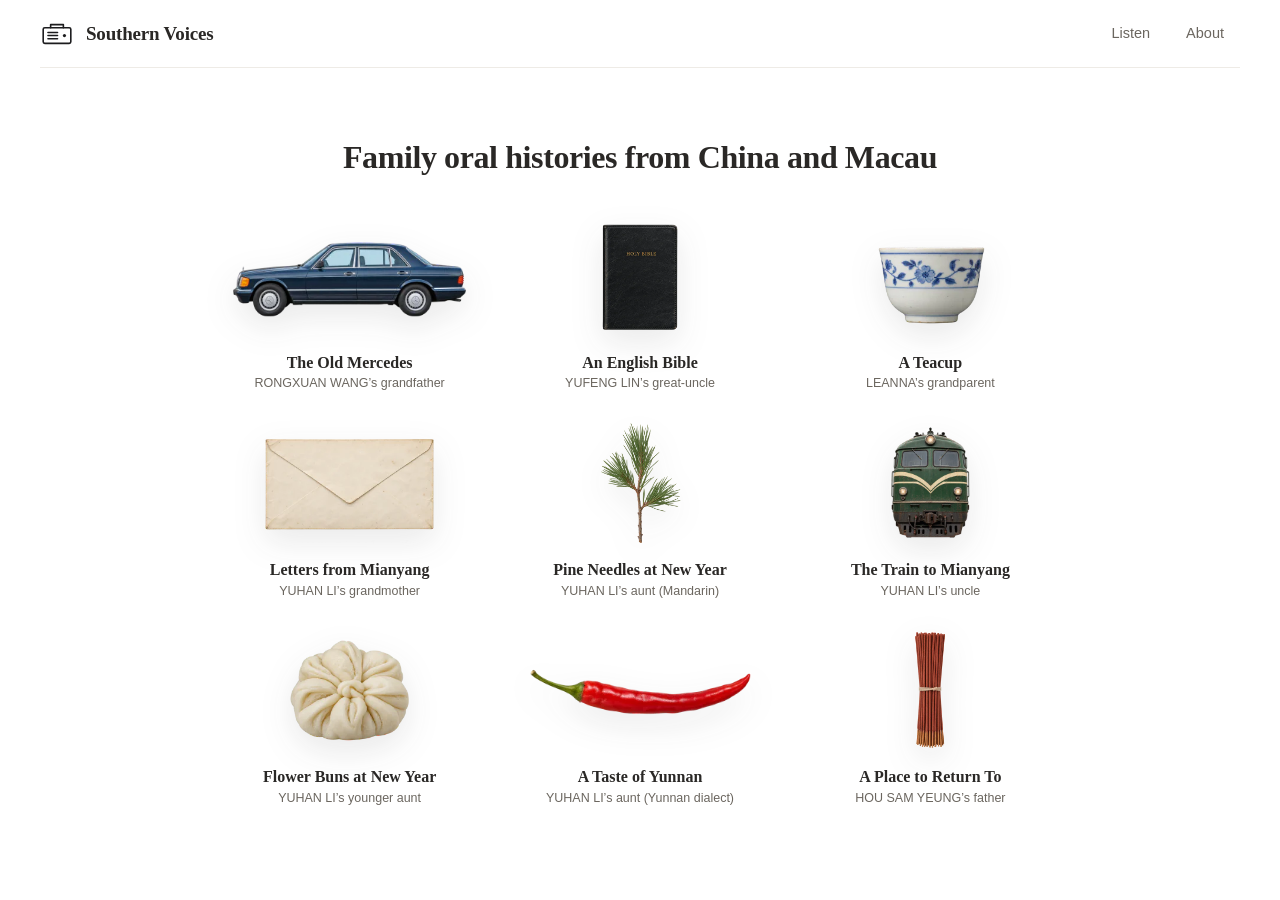
==== commit 87256175: "Publish simpler redesign from 587fdb6 Co-Authored-By: Claude Opus 5.5 <noreply@anthropic.com>" ====
--- a/index.html
+++ b/index.html
@@ -8,8 +8,8 @@
   <meta name="theme-color" content="#ffffff">
   <link rel="icon" type="image/svg+xml" href="assets/radio-logo.svg">
   <title>Southern Voices</title>
-  <link rel="stylesheet" href="assets/site.css?v=e7e18dafa789">
-  <link rel="stylesheet" href="assets/cabinet.css?v=29ac3e73e6e8">
+  <link rel="stylesheet" href="assets/site.css?v=d889b276959a">
+  <link rel="stylesheet" href="assets/cabinet.css?v=81dedc9e1c36">
   <script src="assets/content.js?v=f06aeb48970c" defer></script>
   <script src="assets/interviews/yufeng-great-uncle/interview.js?v=aacdf5d113ce" defer></script>
   <script src="assets/interviews/leanna-grandparent/interview.js?v=b8d1abe23f21" defer></script>
@@ -22,8 +22,8 @@
   <script src="assets/reading-editions.js?v=e7cb82841e49" defer></script>
   <script src="assets/web-artwork.js?v=2b75e78d5f6b" defer></script>
   <script src="assets/web-audio.js?v=5e1ffba15c26" defer></script>
-  <script src="assets/collection.js?v=c7114263a502" defer></script>
-  <script src="assets/landing.js?v=12b205d18466" defer></script>
+  <script src="assets/collection.js?v=ec2447880f34" defer></script>
+  <script src="assets/landing.js?v=669e5fcd2f73" defer></script>
 </head>
 <body class="home-page">
   <header class="site-header">
@@ -36,33 +36,9 @@
       <a href="listen.html?view=about" data-nav="about">About</a>
     </nav>
   </header>
-  <main id="main">
-    <section class="intro" aria-labelledby="intro-title">
-      <div class="intro-text">
-        <h1 id="intro-title">Family oral histories from China and&nbsp;Macau</h1>
-        <p class="intro-lede">Each interviewer recorded one of their own relatives talking about moving, work, schooling and home. Every interview has the full recording in the narrator’s own language, a short English story, selected quotes and a script in English and Chinese.</p>
-        <div class="intro-actions">
-          <a class="button button--primary" id="start-listening" href="listen.html">
-            <svg viewBox="0 0 24 24" aria-hidden="true"><path d="M7 4 21 12 7 20Z"></path></svg>
-            Start listening
-          </a>
-          <a class="button" href="listen.html?view=about">About the project</a>
-        </div>
-        <p class="intro-credit" id="intro-credit" hidden></p>
-      </div>
-      <div class="intro-objects" id="intro-objects" aria-hidden="true"></div>
-      <dl class="stats intro-stats" id="collection-stats" aria-label="The collection in numbers"></dl>
-    </section>
-    <section class="collection" aria-labelledby="collection-title">
-      <div class="collection-heading">
-        <h2 id="collection-title">Interviews</h2>
-        <p>Choose an object to hear its story.</p>
-      </div>
-      <div class="radio-wall" id="radios"></div>
-    </section>
+  <main class="radio-wall" id="main">
+    <h1 class="home-title">Family oral histories from China and Macau</h1>
+    <div id="radios" class="radio-wall-objects"></div>
   </main>
-  <footer class="site-footer">
-    <p>Objects are representative illustrations, not the families’ own belongings. Stories, quotes and scripts are translated and edited for reading.</p>
-  </footer>
 </body>
 </html>
--- a/assets/site.css
+++ b/assets/site.css
@@ -159,85 +159,6 @@
   background: var(--accent-soft);
 }
 
-/* ---------- Shared pieces ---------- */
-
-.button {
-  display: inline-flex;
-  align-items: center;
-  justify-content: center;
-  gap: 10px;
-  min-height: 46px;
-  padding: 0 22px;
-  border: 1px solid var(--line-strong);
-  border-radius: var(--radius-control);
-  background: #ffffff;
-  color: var(--ink);
-  font-size: 15px;
-  font-weight: 500;
-  text-decoration: none;
-  transition: background 0.18s ease, border-color 0.18s ease, color 0.18s ease, transform 0.18s ease;
-}
-
-.button:hover {
-  background: var(--hover);
-  border-color: var(--faint);
-}
-
-.button--primary {
-  border-color: var(--accent);
-  background: var(--accent);
-  color: #ffffff;
-}
-
-.button--primary:hover {
-  border-color: var(--accent-hover);
-  background: var(--accent-hover);
-}
-
-.button svg {
-  width: 14px;
-  height: 14px;
-  fill: currentColor;
-}
-
-.stats {
-  display: grid;
-  grid-template-columns: repeat(4, minmax(0, 1fr));
-  margin: 0;
-  padding: 0;
-  border-top: 1px solid var(--line);
-  border-bottom: 1px solid var(--line);
-}
-
-.stat {
-  display: flex;
-  flex-direction: column-reverse;
-  justify-content: flex-end;
-  padding: 18px 20px 16px 0;
-}
-
-.stat + .stat {
-  padding-left: 20px;
-  border-left: 1px solid var(--line);
-}
-
-.stat dd {
-  margin: 0;
-  font-family: var(--serif);
-  font-size: 32px;
-  font-weight: 600;
-  line-height: 1.1;
-  letter-spacing: -0.5px;
-  font-variant-numeric: lining-nums tabular-nums;
-}
-
-.stat dt {
-  margin-top: 6px;
-  color: var(--muted);
-  font-size: 13px;
-  line-height: 1.4;
-}
-
 @media (max-width: 700px) {
   :root {
     --header-height: 60px;
@@ -263,33 +184,6 @@
     padding: 0 12px;
     font-size: 14px;
   }
-
-  .stats {
-    grid-template-columns: repeat(2, minmax(0, 1fr));
-  }
-
-  .stat,
-  .stat + .stat {
-    padding: 14px 12px 12px 0;
-    border-left: 0;
-  }
-
-  .stat:nth-child(even) {
-    padding-left: 16px;
-    border-left: 1px solid var(--line);
-  }
-
-  .stat:nth-child(n + 3) {
-    border-top: 1px solid var(--line);
-  }
-
-  .stat dd {
-    font-size: 26px;
-  }
-
-  .stat dt {
-    font-size: 12px;
-  }
 }
 
 @media (max-width: 360px) {
@@ -303,8 +197,7 @@
 }
 
 @media (prefers-reduced-motion: reduce) {
-  .top-nav a,
-  .button {
+  .top-nav a {
     transition: none;
   }
 }
--- a/assets/cabinet.css
+++ b/assets/cabinet.css
@@ -1,203 +1,60 @@
+/* Home: one line of text, then the objects on white. Fits one screen on desktop. */
+
 .home-page {
+  min-height: 100svh;
+  display: flex;
+  flex-direction: column;
   background: #ffffff;
 }
 
-.home-page #main {
+.home-page .site-header {
+  flex-shrink: 0;
+}
+
+.radio-wall {
+  flex: 1;
+  display: flex;
+  flex-direction: column;
+  align-items: center;
+  justify-content: center;
   width: calc(100% - var(--page-gutter) * 2);
   max-width: var(--maxw);
   margin: 0 auto;
+  padding: 24px 0 56px;
 }
 
-/* ---------- Introduction ---------- */
-
-.intro {
-  padding: clamp(40px, 7vw, 88px) 0 clamp(36px, 5vw, 56px);
+.home-title {
+  margin: 0 0 clamp(28px, 4vh, 48px);
+  color: var(--ink);
+  font-family: var(--serif);
+  font-size: clamp(24px, 2.6vw, 32px);
+  font-weight: 600;
+  line-height: 1.25;
+  letter-spacing: -0.4px;
+  text-align: center;
 }
 
-.intro-text {
-  max-width: 760px;
-}
-
-.intro h1 {
-  margin: 0;
-  font-family: var(--serif);
-  font-size: clamp(38px, 5.4vw, 64px);
-  font-weight: 600;
-  line-height: 1.06;
-  letter-spacing: -1.2px;
-  color: var(--ink);
-  text-wrap: balance;
-}
-
-.intro-lede {
-  max-width: 640px;
-  margin: 24px 0 0;
-  color: var(--ink-soft);
-  font-size: clamp(16px, 1.5vw, 18px);
-  line-height: 1.75;
-}
-
-.intro-actions {
-  display: flex;
-  flex-wrap: wrap;
-  gap: 12px;
-  margin-top: 32px;
-}
-
-.intro-credit {
-  margin: 22px 0 0;
-  color: var(--muted);
-  font-size: 14px;
-}
-
-.intro-credit strong {
-  color: var(--ink);
-  font-weight: 600;
-}
-
-.intro-stats {
-  margin-top: clamp(40px, 5vw, 64px);
-}
-
-/* Narrow screens: the objects become one small shelf above the heading. */
-@media (max-width: 999px) {
-  .intro {
-    display: flex;
-    flex-direction: column;
-  }
-
-  .intro-objects {
-    order: -1;
-    display: grid;
-    grid-template-columns: repeat(9, minmax(0, 1fr));
-    align-items: end;
-    gap: 6px;
-    max-width: 560px;
-    margin-bottom: 28px;
-  }
-
-  .float-object {
-    display: block;
-    aspect-ratio: 3 / 4;
-    animation: drift 7s ease-in-out infinite alternate;
-    animation-delay: calc(var(--i) * -1.3s);
-  }
-
-  .float-object img {
-    display: block;
-    width: 100%;
-    height: 100%;
-    object-fit: contain;
-    object-position: center bottom;
-    filter: drop-shadow(0 6px 6px rgba(42, 40, 38, 0.12));
-  }
-}
-
-@media (min-width: 1000px) {
-  .intro {
-    display: grid;
-    grid-template-columns: minmax(0, 1.08fr) minmax(0, 0.92fr);
-    align-items: center;
-    column-gap: clamp(32px, 4vw, 64px);
-  }
-
-  .intro-stats {
-    grid-column: 1 / -1;
-  }
-
-  /* Nine objects in three loose columns; the middle column sits lower. */
-  .intro-objects {
-    display: grid;
-    grid-template-columns: repeat(3, minmax(0, 1fr));
-    gap: 4px 12px;
-    align-self: stretch;
-    align-content: center;
-  }
-
-  .float-object {
-    display: block;
-    aspect-ratio: 1;
-    padding: 12%;
-    border-radius: 50%;
-    animation: drift 7s ease-in-out infinite alternate;
-    animation-delay: calc(var(--i) * -1.3s);
-  }
-
-  .float-object:nth-child(3n + 2) {
-    translate: 0 22%;
-  }
-
-  .float-object img {
-    display: block;
-    width: 100%;
-    height: 100%;
-    object-fit: contain;
-    filter: drop-shadow(0 12px 14px rgba(42, 40, 38, 0.12));
-    transition: transform 0.3s cubic-bezier(0.22, 0.8, 0.28, 1);
-  }
-
-  .float-object:hover img {
-    transform: scale(1.1);
-  }
-}
-
-@keyframes drift {
-  from { transform: translateY(-5px); }
-  to { transform: translateY(5px); }
-}
-
-/* ---------- Collection ---------- */
-
-.collection {
-  padding-bottom: 72px;
-}
-
-.collection-heading {
-  display: flex;
-  flex-wrap: wrap;
-  align-items: baseline;
-  justify-content: space-between;
-  gap: 4px 24px;
-  margin-bottom: 8px;
-}
-
-.collection-heading h2 {
-  margin: 0;
-  font-family: var(--serif);
-  font-size: 28px;
-  font-weight: 600;
-  letter-spacing: -0.4px;
-  line-height: 1.2;
-}
-
-.collection-heading p {
-  margin: 0;
-  color: var(--muted);
-  font-size: 14px;
+.radio-wall-objects {
+  width: 100%;
 }
 
 .radio-collection {
   display: grid;
   grid-template-columns: repeat(3, minmax(0, 1fr));
-  gap: 0 clamp(24px, 3vw, 40px);
-  margin: 0;
-  padding: 0;
-  list-style: none;
-}
-
-.wall-item {
-  min-width: 0;
-  border-top: 1px solid var(--line);
+  gap: clamp(20px, 3vh, 32px) clamp(24px, 4vw, 56px);
+  width: min(820px, 100%);
+  margin: 0 auto;
 }
 
 .wall-radio {
   display: flex;
   flex-direction: column;
-  height: 100%;
-  padding: 28px 0 32px;
+  align-items: center;
+  min-width: 0;
   color: var(--ink);
+  text-align: center;
   text-decoration: none;
-  border-radius: 4px;
+  border-radius: 12px;
 }
 
 .wall-radio:focus-visible {
@@ -208,63 +65,37 @@
 .wall-object {
   position: relative;
   display: block;
-  aspect-ratio: 16 / 10;
+  width: 100%;
+  height: clamp(84px, 14vh, 130px);
 }
 
 .wall-object img {
   position: absolute;
-  inset: 6% 14%;
+  inset: 0;
   display: block;
-  width: 72%;
-  height: 88%;
+  width: 100%;
+  height: 100%;
   object-fit: contain;
   filter: drop-shadow(0 12px 16px rgba(42, 40, 38, 0.1));
-  transition: transform 0.32s cubic-bezier(0.22, 0.8, 0.28, 1), filter 0.32s ease;
+  transition: transform 0.28s cubic-bezier(0.22, 0.8, 0.28, 1), filter 0.28s ease;
 }
 
 .wall-radio:hover .wall-object img,
 .wall-radio:focus-visible .wall-object img {
-  transform: translateY(-6px) scale(1.04);
-  filter: drop-shadow(0 20px 22px rgba(42, 40, 38, 0.14));
-}
-
-.wall-label {
-  display: flex;
-  flex-direction: column;
-  gap: 3px;
-  margin-top: 20px;
-}
-
-.wall-label-top {
-  display: flex;
-  align-items: baseline;
-  gap: 12px;
-  margin-bottom: 4px;
-  font-size: 12.5px;
-  line-height: 1.4;
-}
-
-.wall-number {
-  color: var(--accent);
-  font-weight: 600;
-  font-variant-numeric: tabular-nums;
-  letter-spacing: 0.4px;
-}
-
-.wall-place {
-  color: var(--muted);
+  transform: translateY(-4px) scale(1.05);
+  filter: drop-shadow(0 18px 22px rgba(42, 40, 38, 0.14));
 }
 
 .wall-title {
+  margin-top: 14px;
   font-family: var(--serif);
-  font-size: 21px;
+  font-size: 16px;
   font-weight: 600;
-  line-height: 1.25;
-  letter-spacing: -0.2px;
+  line-height: 1.3;
   text-decoration: underline;
   text-decoration-color: transparent;
   text-decoration-thickness: 1.5px;
-  text-underline-offset: 5px;
+  text-underline-offset: 4px;
   transition: text-decoration-color 0.2s ease;
 }
 
@@ -274,94 +105,39 @@
 }
 
 .wall-radio-name {
-  color: var(--ink-soft);
-  font-size: 14px;
-  line-height: 1.5;
-}
-
-.wall-details {
+  margin-top: 2px;
   color: var(--muted);
-  font-size: 13px;
-  line-height: 1.5;
-}
-
-/* ---------- Footer ---------- */
-
-.site-footer {
-  width: calc(100% - var(--page-gutter) * 2);
-  max-width: var(--maxw);
-  margin: 0 auto;
-  padding: 24px 0 40px;
-  border-top: 1px solid var(--line);
-}
-
-.site-footer p {
-  max-width: 640px;
-  margin: 0;
-  color: var(--muted);
-  font-size: 13px;
-  line-height: 1.65;
-}
-
-@media (max-width: 960px) {
-  .radio-collection {
-    grid-template-columns: repeat(2, minmax(0, 1fr));
-  }
+  font-size: 12.5px;
+  line-height: 1.4;
 }
 
 @media (max-width: 560px) {
-  .intro h1 {
-    letter-spacing: -0.8px;
-  }
-
-  .intro-actions .button {
-    flex: 1 1 auto;
+  .radio-wall {
+    justify-content: flex-start;
+    padding-top: 28px;
   }
 
   .radio-collection {
-    gap: 0 16px;
+    grid-template-columns: repeat(2, minmax(0, 1fr));
+    gap: 32px 16px;
   }
 
-  .wall-radio {
-    padding: 20px 0 24px;
-  }
-
-  .wall-object img {
-    inset: 6% 6%;
-    width: 88%;
-  }
-
-  .wall-label {
-    margin-top: 14px;
-  }
-
-  .wall-label-top {
-    flex-direction: column;
-    gap: 0;
-    font-size: 11.5px;
+  .wall-object {
+    height: 96px;
   }
 
   .wall-title {
-    font-size: 17px;
+    font-size: 15px;
   }
 
   .wall-radio-name {
-    font-size: 12.5px;
-  }
-
-  .wall-details {
     font-size: 12px;
   }
 }
 
 @media (prefers-reduced-motion: reduce) {
   .wall-object img,
-  .wall-title,
-  .float-object img {
+  .wall-title {
     transition: none;
   }
-
-  .float-object {
-    animation: none;
-  }
 }
